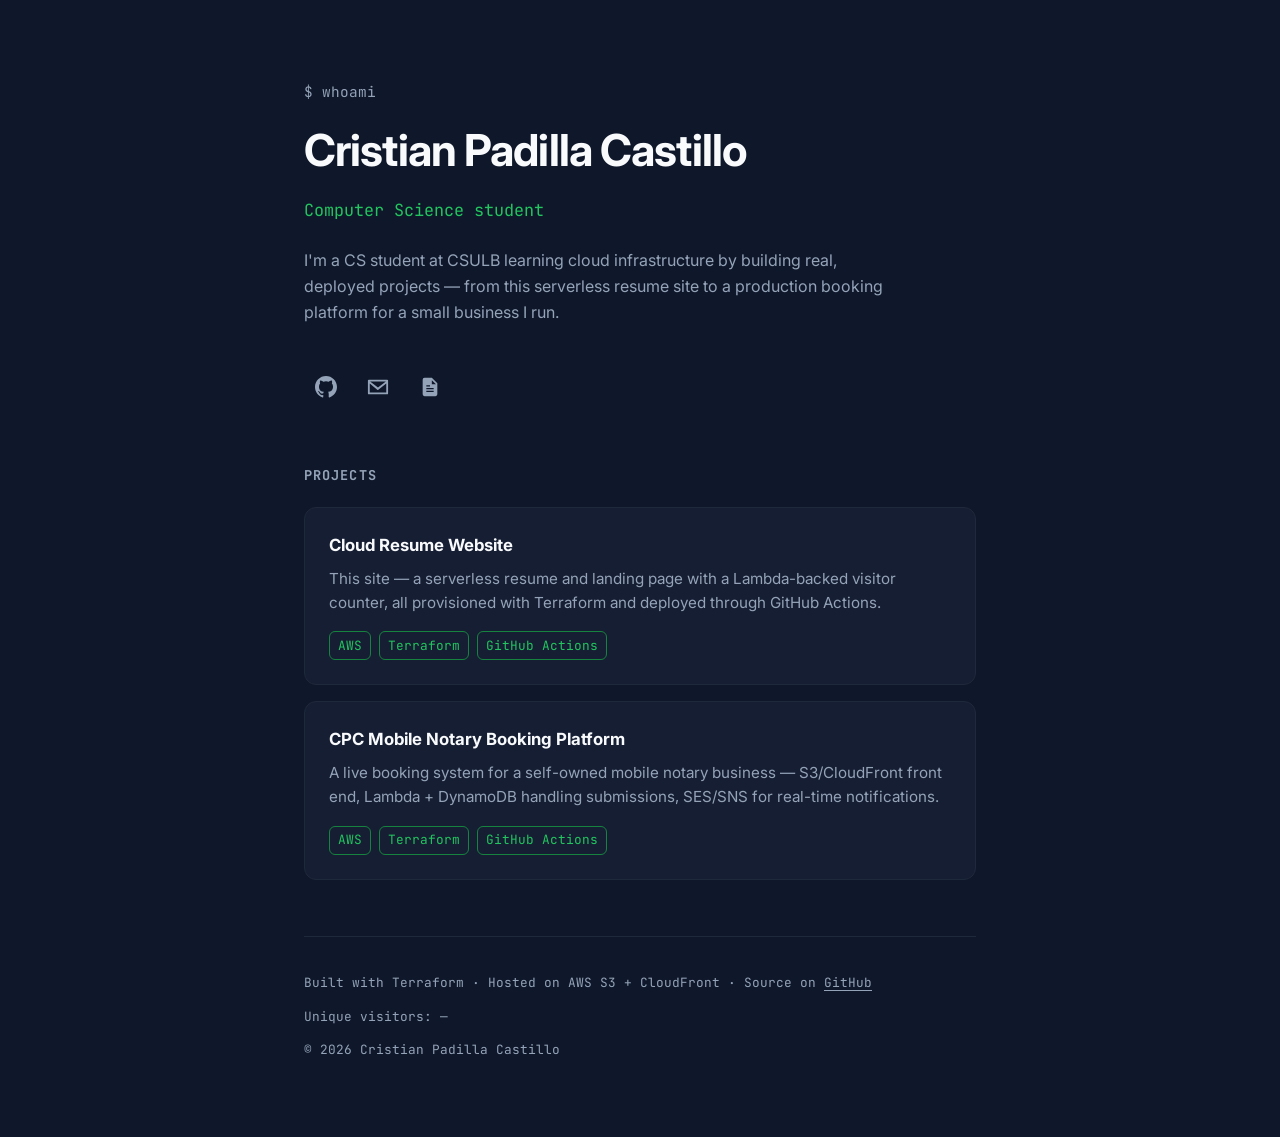
==== site/index.html @ abf92abb "add site content, lambda, infra" ====
<!DOCTYPE html>
<html lang="en">
<head>
  <meta charset="UTF-8">
  <meta name="viewport" content="width=device-width, initial-scale=1">
  <title>Cristian Padilla Castillo</title>
  <meta name="description" content="Cristian Padilla Castillo — Computer Science student. Cloud Resume Challenge and real-world project work.">
  <meta property="og:title" content="Cristian Padilla Castillo">
  <meta property="og:description" content="Computer Science student.">
  <meta property="og:type" content="website">
  <meta property="og:url" content="https://padillacastillo.com">
  <meta name="theme-color" content="#0f172a">
  <link rel="icon" type="image/svg+xml" href="favicon.svg">
  <link rel="preconnect" href="https://fonts.googleapis.com">
  <link rel="preconnect" href="https://fonts.gstatic.com" crossorigin>
  <link href="https://fonts.googleapis.com/css2?family=Inter:wght@400;500;600;700&family=JetBrains+Mono:wght@400;500;600&display=swap" rel="stylesheet">
  <link rel="stylesheet" href="css/style.css">
</head>
<body>
  <main class="wrap">
    <section>
      <p class="eyebrow">$ whoami</p>
      <h1>Cristian Padilla Castillo</h1>
      <p class="tagline">Computer Science student</p>
      <p class="bio">I'm a CS student at CSULB learning cloud infrastructure by building real, deployed projects — from this serverless resume site to a production booking platform for a small business I run.</p>
    </section>

    <nav class="socials" aria-label="Social links">
      <a href="https://github.com/padillacastillo" aria-label="GitHub" target="_blank" rel="noopener">
        <svg viewBox="0 0 24 24" aria-hidden="true"><path d="M12 0C5.37 0 0 5.37 0 12c0 5.3 3.44 9.8 8.21 11.39.6.11.82-.26.82-.58 0-.29-.01-1.04-.02-2.04-3.34.73-4.04-1.61-4.04-1.61-.55-1.39-1.34-1.76-1.34-1.76-1.09-.75.08-.73.08-.73 1.21.08 1.84 1.24 1.84 1.24 1.07 1.84 2.81 1.31 3.5 1 .11-.78.42-1.31.76-1.61-2.67-.3-5.47-1.33-5.47-5.93 0-1.31.47-2.38 1.24-3.22-.12-.3-.54-1.52.12-3.18 0 0 1.01-.32 3.3 1.23a11.5 11.5 0 0 1 6 0c2.29-1.55 3.3-1.23 3.3-1.23.66 1.66.24 2.88.12 3.18.77.84 1.23 1.91 1.23 3.22 0 4.61-2.8 5.63-5.48 5.92.43.37.81 1.1.81 2.22 0 1.6-.02 2.89-.02 3.29 0 .32.22.7.83.58C20.56 21.8 24 17.3 24 12c0-6.63-5.37-12-12-12z"/></svg>
      </a>
      <a href="contact/" aria-label="Contact">
        <svg viewBox="0 0 24 24" aria-hidden="true"><path d="M2 4h20a1 1 0 0 1 1 1v14a1 1 0 0 1-1 1H2a1 1 0 0 1-1-1V5a1 1 0 0 1 1-1zm1.4 2L12 12.5 20.6 6H3.4zM3 8.24V18h18V8.24l-8.65 6.74a1 1 0 0 1-1.2 0L3 8.24z"/></svg>
      </a>
      <a href="resume/" aria-label="Resume">
        <svg viewBox="0 0 24 24" aria-hidden="true"><path d="M14 2H6a2 2 0 0 0-2 2v16a2 2 0 0 0 2 2h12a2 2 0 0 0 2-2V8l-6-6zm0 2.5L18.5 9H14V4.5zM8 13h8v1.5H8V13zm0 3h8v1.5H8V16zm0-6h4v1.5H8V10z"/></svg>
      </a>
    </nav>

    <section>
      <h2>Projects</h2>
      <div class="projects">
        <a class="project-card" href="https://github.com/padillacastillo/padillacastillo" target="_blank" rel="noopener">
          <h3>Cloud Resume Website</h3>
          <p>This site — a serverless resume and landing page with a Lambda-backed visitor counter, all provisioned with Terraform and deployed through GitHub Actions.</p>
          <div class="tags"><span>AWS</span><span>Terraform</span><span>GitHub Actions</span></div>
        </a>
        <a class="project-card" href="https://cpcmobilenotary.com" target="_blank" rel="noopener">
          <h3>CPC Mobile Notary Booking Platform</h3>
          <p>A live booking system for a self-owned mobile notary business — S3/CloudFront front end, Lambda + DynamoDB handling submissions, SES/SNS for real-time notifications.</p>
          <div class="tags"><span>AWS</span><span>Terraform</span><span>GitHub Actions</span></div>
        </a>
      </div>
    </section>

    <footer>
      <p>Built with Terraform · Hosted on AWS S3 + CloudFront · Source on <a href="https://github.com/padillacastillo/padillacastillo" target="_blank" rel="noopener">GitHub</a></p>
      <p>Unique visitors: <span id="visitor-count">…</span></p>
      <p>&copy; 2026 Cristian Padilla Castillo</p>
    </footer>
  </main>
  <script src="js/visitor-counter.js"></script>
</body>
</html>
---- site/css/style.css ----
:root {
  --bg: #0f172a;
  --bg-raised: #161e33;
  --border: #1e293b;
  --text: #f8fafc;
  --text-muted: #94a3b8;
  --accent: #22c55e;
  --accent-dim: #16833f;
  --font-sans: "Inter", system-ui, -apple-system, sans-serif;
  --font-mono: "JetBrains Mono", ui-monospace, "SF Mono", Menlo, monospace;
  --container: 720px;
}

* {
  box-sizing: border-box;
}

html {
  color-scheme: dark;
}

body {
  margin: 0;
  background: var(--bg);
  color: var(--text);
  font-family: var(--font-sans);
  font-size: 16px;
  line-height: 1.6;
  -webkit-font-smoothing: antialiased;
}

a {
  color: inherit;
}

a:focus-visible,
button:focus-visible {
  outline: 2px solid var(--accent);
  outline-offset: 3px;
}

.wrap {
  max-width: var(--container);
  margin: 0 auto;
  padding: 5rem 1.5rem 4rem;
}

/* Hero */

.eyebrow {
  font-family: var(--font-mono);
  color: var(--text-muted);
  font-size: 0.9rem;
  margin: 0 0 0.75rem;
}

h1 {
  font-size: clamp(2rem, 5vw, 2.75rem);
  font-weight: 700;
  letter-spacing: -0.02em;
  margin: 0 0 0.75rem;
}

.tagline {
  font-family: var(--font-mono);
  color: var(--accent);
  font-size: clamp(0.95rem, 2vw, 1.05rem);
  margin: 0 0 1.5rem;
  max-width: 60ch;
}

.bio {
  color: var(--text-muted);
  max-width: 60ch;
  margin: 0 0 2.5rem;
}

/* Socials */

.socials {
  display: flex;
  gap: 0.5rem;
  margin: 0 0 3.5rem;
}

.socials a {
  display: inline-flex;
  align-items: center;
  justify-content: center;
  width: 44px;
  height: 44px;
  border-radius: 8px;
  color: var(--text-muted);
  text-decoration: none;
  cursor: pointer;
  transition: color 200ms ease, background-color 200ms ease;
}

.socials a:hover {
  color: var(--accent);
  background-color: var(--bg-raised);
}

.socials svg {
  width: 22px;
  height: 22px;
  fill: currentColor;
}

/* Projects */

h2 {
  font-size: 0.85rem;
  font-family: var(--font-mono);
  text-transform: uppercase;
  letter-spacing: 0.08em;
  color: var(--text-muted);
  margin: 0 0 1.25rem;
}

.projects {
  display: grid;
  gap: 1rem;
  margin: 0 0 3.5rem;
}

.project-card {
  display: block;
  padding: 1.5rem;
  border: 1px solid var(--border);
  border-radius: 12px;
  background: var(--bg-raised);
  text-decoration: none;
  color: var(--text);
  cursor: pointer;
  transition: border-color 200ms ease;
}

.project-card:hover {
  border-color: var(--accent-dim);
}

.project-card h3 {
  margin: 0 0 0.5rem;
  font-size: 1.05rem;
}

.project-card p {
  margin: 0 0 1rem;
  color: var(--text-muted);
  font-size: 0.95rem;
}

.tags {
  display: flex;
  flex-wrap: wrap;
  gap: 0.5rem;
  font-family: var(--font-mono);
  font-size: 0.8rem;
  color: var(--accent);
}

.tags span {
  padding: 0.2rem 0.5rem;
  border: 1px solid var(--accent-dim);
  border-radius: 6px;
}

/* Footer */

footer {
  font-family: var(--font-mono);
  font-size: 0.8rem;
  color: var(--text-muted);
  border-top: 1px solid var(--border);
  padding-top: 1.5rem;
}

footer a {
  color: var(--text-muted);
  text-decoration: underline;
  text-underline-offset: 3px;
}

footer a:hover {
  color: var(--accent);
}

/* Resume page */

.back-link {
  display: inline-block;
  font-family: var(--font-mono);
  font-size: 0.9rem;
  color: var(--text-muted);
  text-decoration: none;
  margin-bottom: 2rem;
  cursor: pointer;
  transition: color 200ms ease;
}

.back-link:hover {
  color: var(--accent);
}

.resume-header {
  display: flex;
  flex-wrap: wrap;
  align-items: baseline;
  justify-content: space-between;
  gap: 1rem;
  border-bottom: 1px solid var(--border);
  padding-bottom: 1.5rem;
  margin-bottom: 2.5rem;
}

.resume-contact {
  font-family: var(--font-mono);
  font-size: 0.9rem;
  color: var(--text-muted);
  display: flex;
  flex-wrap: wrap;
  gap: 0.4rem 1rem;
  margin-top: 0.5rem;
}

.resume-contact a {
  text-decoration: none;
  cursor: pointer;
}

.resume-contact a:hover {
  color: var(--accent);
}

.resume-section {
  margin-bottom: 2.5rem;
}

.entry {
  margin-bottom: 1.5rem;
}

.entry:last-child {
  margin-bottom: 0;
}

.entry-header {
  display: flex;
  flex-wrap: wrap;
  justify-content: space-between;
  gap: 0.5rem 1rem;
  margin-bottom: 0.25rem;
}

.entry-title {
  font-weight: 600;
  margin: 0;
}

.entry-meta {
  font-family: var(--font-mono);
  font-size: 0.8rem;
  color: var(--text-muted);
  white-space: nowrap;
}

.entry-sub {
  color: var(--text-muted);
  font-size: 0.9rem;
  font-style: italic;
  margin: 0 0 0.5rem;
}

.entry ul {
  margin: 0.5rem 0 0;
  padding-left: 1.25rem;
  color: var(--text-muted);
}

.entry li {
  margin-bottom: 0.35rem;
}

.entry li:last-child {
  margin-bottom: 0;
}

/* Contact form */

.contact-form {
  margin-top: 2.5rem;
  display: flex;
  flex-direction: column;
  gap: 1.25rem;
  max-width: 480px;
}

.field label {
  display: block;
  font-family: var(--font-mono);
  font-size: 0.8rem;
  color: var(--text-muted);
  margin-bottom: 0.4rem;
}

.field input,
.field textarea {
  width: 100%;
  padding: 0.65rem 0.8rem;
  background: var(--bg-raised);
  border: 1px solid var(--border);
  border-radius: 8px;
  color: var(--text);
  font-family: var(--font-sans);
  font-size: 1rem;
  resize: vertical;
}

.field input:focus,
.field textarea:focus {
  outline: 2px solid var(--accent);
  outline-offset: 1px;
}

/* Honeypot: off-screen and out of tab order, not display:none, since some bots skip
   fields hidden that way but still fill in anything positioned off-canvas. */
.field-trap {
  position: absolute;
  left: -9999px;
  top: -9999px;
}

.submit-btn {
  align-self: flex-start;
  padding: 0.7rem 1.4rem;
  border: none;
  border-radius: 8px;
  background: var(--accent);
  color: #06280f;
  font-weight: 600;
  font-size: 0.95rem;
  cursor: pointer;
  transition: background-color 200ms ease;
}

.submit-btn:hover:not(:disabled) {
  background-color: #4ade80;
}

.submit-btn:disabled {
  cursor: not-allowed;
  opacity: 0.7;
}

.form-status {
  font-size: 0.9rem;
  min-height: 1.2em;
  margin: 0;
}

.form-status-success {
  color: var(--accent);
}

.form-status-error {
  color: #f87171;
}

/* Responsive */

@media (max-width: 480px) {
  .wrap {
    padding: 3rem 1.25rem 3rem;
  }

  .resume-header {
    flex-direction: column;
  }

  .entry-header {
    flex-direction: column;
  }
}

@media (prefers-reduced-motion: reduce) {
  * {
    transition: none !important;
  }
}
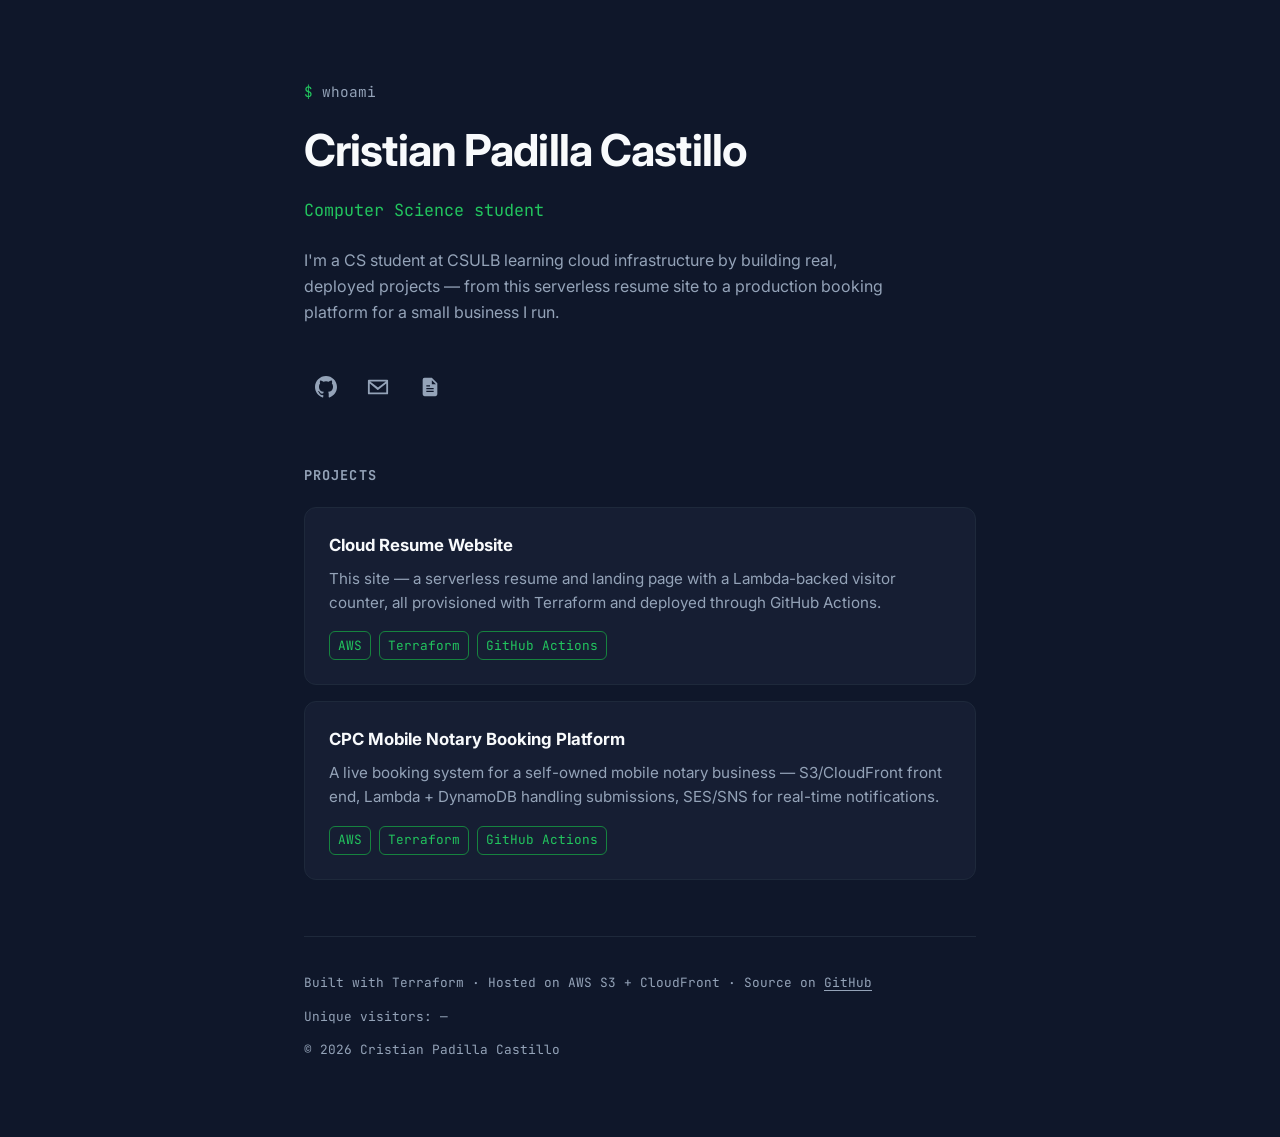
==== commit 8755ef5b: "update site" ====
--- a/site/index.html
+++ b/site/index.html
@@ -19,7 +19,7 @@
 <body>
   <main class="wrap">
     <section>
-      <p class="eyebrow">$ whoami</p>
+      <p class="eyebrow"><span class="prompt">$</span> whoami</p>
       <h1>Cristian Padilla Castillo</h1>
       <p class="tagline">Computer Science student</p>
       <p class="bio">I'm a CS student at CSULB learning cloud infrastructure by building real, deployed projects — from this serverless resume site to a production booking platform for a small business I run.</p>
--- a/site/css/style.css
+++ b/site/css/style.css
@@ -54,6 +54,10 @@
   margin: 0 0 0.75rem;
 }
 
+.prompt {
+  color: var(--accent);
+}
+
 h1 {
   font-size: clamp(2rem, 5vw, 2.75rem);
   font-weight: 700;
@@ -224,13 +228,23 @@
   margin-top: 0.5rem;
 }
 
-.resume-contact a {
+.contact-btn {
+  display: inline-flex;
+  align-items: center;
+  gap: 0.4rem;
+  padding: 0.55rem 1.1rem;
+  border-radius: 8px;
+  background: var(--accent);
+  color: #06280f;
+  font-weight: 600;
   text-decoration: none;
   cursor: pointer;
-}
-
-.resume-contact a:hover {
-  color: var(--accent);
+  transition: background-color 200ms ease, transform 200ms ease;
+}
+
+.contact-btn:hover {
+  background-color: #4ade80;
+  transform: translateY(-1px);
 }
 
 .resume-section {
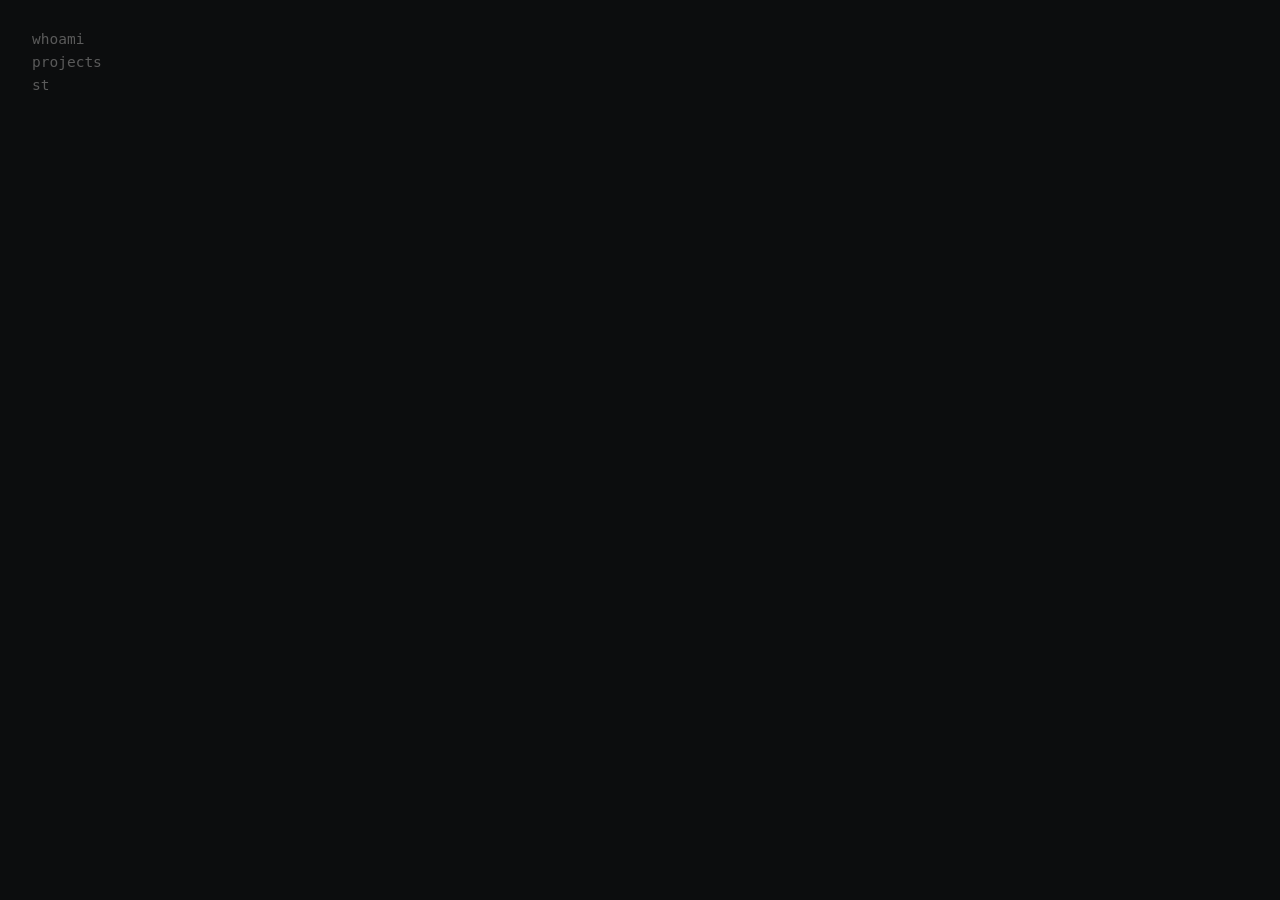
==== commit e65835e0: "update style" ====
--- a/site/index.html
+++ b/site/index.html
@@ -1,64 +1,466 @@
 <!DOCTYPE html>
 <html lang="en">
 <head>
-  <meta charset="UTF-8">
-  <meta name="viewport" content="width=device-width, initial-scale=1">
-  <title>Cristian Padilla Castillo</title>
-  <meta name="description" content="Cristian Padilla Castillo — Computer Science student. Cloud Resume Challenge and real-world project work.">
-  <meta property="og:title" content="Cristian Padilla Castillo">
-  <meta property="og:description" content="Computer Science student.">
-  <meta property="og:type" content="website">
-  <meta property="og:url" content="https://padillacastillo.com">
-  <meta name="theme-color" content="#0f172a">
-  <link rel="icon" type="image/svg+xml" href="favicon.svg">
-  <link rel="preconnect" href="https://fonts.googleapis.com">
-  <link rel="preconnect" href="https://fonts.gstatic.com" crossorigin>
-  <link href="https://fonts.googleapis.com/css2?family=Inter:wght@400;500;600;700&family=JetBrains+Mono:wght@400;500;600&display=swap" rel="stylesheet">
-  <link rel="stylesheet" href="css/style.css">
+<meta charset="UTF-8">
+<meta name="viewport" content="width=device-width, initial-scale=1">
+<title>guest@padillacastillo:~$</title>
+<meta name="description" content="Cristian Padilla Castillo — Computer Science student. Cloud infrastructure and automation.">
+<link rel="icon" type="image/svg+xml" href="favicon.svg">
+<style>
+  @font-face {
+    font-family: 'IBM Plex Mono';
+    src: local('IBM Plex Mono');
+  }
+
+  :root {
+    --bg: #0c0d0e;
+    --fg: #e6e6e6;
+    --muted: #8a8a8a;
+    --faint: #5a5a5a;
+    --accent: #8ab4f8;
+    --error: #c97b7b;
+    --term-user: #5fd75f;
+    --term-path: #6cb6ff;
+  }
+
+  * { box-sizing: border-box; }
+
+  html, body {
+    margin: 0;
+    height: 100%;
+    background: var(--bg);
+    font-family: 'IBM Plex Mono', 'JetBrains Mono', Consolas, monospace;
+    overflow: hidden;
+  }
+
+  #screen {
+    height: 100%;
+    padding: 28px 32px;
+    color: var(--fg);
+    font-size: 14.5px;
+    line-height: 1.6;
+    overflow-y: auto;
+  }
+
+  #screen::-webkit-scrollbar { width: 0; }
+
+  .boot {
+    color: var(--faint);
+    white-space: pre-wrap;
+  }
+
+  .prompt-line {
+    display: flex;
+    align-items: center;
+    flex-wrap: wrap;
+  }
+
+  .prompt {
+    color: var(--accent);
+    white-space: nowrap;
+    font-weight: 600;
+    margin-right: 8px;
+  }
+
+  .p-user { color: var(--term-user); }
+  .p-sep, .p-dollar { color: var(--fg); }
+  .p-path { color: var(--term-path); }
+
+  .history-cmd {
+    color: var(--fg);
+  }
+
+  .output {
+    margin: 4px 0 16px 0;
+    white-space: pre-wrap;
+  }
+
+  .output a {
+    color: var(--accent);
+    text-decoration: underline;
+    text-decoration-color: var(--faint);
+  }
+
+  .output a:hover {
+    text-decoration-color: var(--accent);
+  }
+
+  .label { color: var(--muted); }
+  .dim { color: var(--error); }
+
+  #input-line {
+    display: flex;
+    gap: 8px;
+    align-items: center;
+  }
+
+  #cmd-input {
+    flex: 1;
+    background: transparent;
+    border: none;
+    outline: none;
+    color: var(--fg);
+    font-family: inherit;
+    font-size: 14.5px;
+    caret-color: transparent;
+  }
+
+  .cursor {
+    display: inline-block;
+    width: 8px;
+    height: 16px;
+    background: var(--accent);
+    vertical-align: text-bottom;
+  }
+
+  .cursor.blinking {
+    animation: blink 1s step-start infinite;
+  }
+
+  @keyframes blink {
+    50% { opacity: 0; }
+  }
+
+  @keyframes fadeIn {
+    from { opacity: 0; } to { opacity: 1; }
+  }
+
+  @keyframes screenFlicker {
+    0%   { opacity: 0; }
+    4%   { opacity: 1; }
+    6%   { opacity: 0.2; }
+    9%   { opacity: 1; }
+    12%  { opacity: 0.4; }
+    16%  { opacity: 1; }
+    35%  { opacity: 0.7; }
+    40%  { opacity: 1; }
+    100% { opacity: 1; }
+  }
+
+  #screen.boot-in {
+    animation: screenFlicker 1s ease-out;
+  }
+
+  #live-line {
+    opacity: 0;
+    transition: opacity 0.4s ease;
+  }
+
+  #live-line.visible {
+    opacity: 1;
+  }
+
+  .table-row {
+    display: grid;
+    grid-template-columns: 110px 1fr;
+    gap: 4px 12px;
+  }
+
+  @media (max-width: 560px) {
+    #screen { padding: 18px 16px; font-size: 13px; }
+    .table-row { grid-template-columns: 90px 1fr; }
+  }
+</style>
 </head>
 <body>
-  <main class="wrap">
-    <section>
-      <p class="eyebrow"><span class="prompt">$</span> whoami</p>
-      <h1>Cristian Padilla Castillo</h1>
-      <p class="tagline">Computer Science student</p>
-      <p class="bio">I'm a CS student at CSULB learning cloud infrastructure by building real, deployed projects — from this serverless resume site to a production booking platform for a small business I run.</p>
-    </section>
-
-    <nav class="socials" aria-label="Social links">
-      <a href="https://github.com/padillacastillo" aria-label="GitHub" target="_blank" rel="noopener">
-        <svg viewBox="0 0 24 24" aria-hidden="true"><path d="M12 0C5.37 0 0 5.37 0 12c0 5.3 3.44 9.8 8.21 11.39.6.11.82-.26.82-.58 0-.29-.01-1.04-.02-2.04-3.34.73-4.04-1.61-4.04-1.61-.55-1.39-1.34-1.76-1.34-1.76-1.09-.75.08-.73.08-.73 1.21.08 1.84 1.24 1.84 1.24 1.07 1.84 2.81 1.31 3.5 1 .11-.78.42-1.31.76-1.61-2.67-.3-5.47-1.33-5.47-5.93 0-1.31.47-2.38 1.24-3.22-.12-.3-.54-1.52.12-3.18 0 0 1.01-.32 3.3 1.23a11.5 11.5 0 0 1 6 0c2.29-1.55 3.3-1.23 3.3-1.23.66 1.66.24 2.88.12 3.18.77.84 1.23 1.91 1.23 3.22 0 4.61-2.8 5.63-5.48 5.92.43.37.81 1.1.81 2.22 0 1.6-.02 2.89-.02 3.29 0 .32.22.7.83.58C20.56 21.8 24 17.3 24 12c0-6.63-5.37-12-12-12z"/></svg>
-      </a>
-      <a href="contact/" aria-label="Contact">
-        <svg viewBox="0 0 24 24" aria-hidden="true"><path d="M2 4h20a1 1 0 0 1 1 1v14a1 1 0 0 1-1 1H2a1 1 0 0 1-1-1V5a1 1 0 0 1 1-1zm1.4 2L12 12.5 20.6 6H3.4zM3 8.24V18h18V8.24l-8.65 6.74a1 1 0 0 1-1.2 0L3 8.24z"/></svg>
-      </a>
-      <a href="resume/" aria-label="Resume">
-        <svg viewBox="0 0 24 24" aria-hidden="true"><path d="M14 2H6a2 2 0 0 0-2 2v16a2 2 0 0 0 2 2h12a2 2 0 0 0 2-2V8l-6-6zm0 2.5L18.5 9H14V4.5zM8 13h8v1.5H8V13zm0 3h8v1.5H8V16zm0-6h4v1.5H8V10z"/></svg>
-      </a>
-    </nav>
-
-    <section>
-      <h2>Projects</h2>
-      <div class="projects">
-        <a class="project-card" href="https://github.com/padillacastillo/padillacastillo" target="_blank" rel="noopener">
-          <h3>Cloud Resume Website</h3>
-          <p>This site — a serverless resume and landing page with a Lambda-backed visitor counter, all provisioned with Terraform and deployed through GitHub Actions.</p>
-          <div class="tags"><span>AWS</span><span>Terraform</span><span>GitHub Actions</span></div>
-        </a>
-        <a class="project-card" href="https://cpcmobilenotary.com" target="_blank" rel="noopener">
-          <h3>CPC Mobile Notary Booking Platform</h3>
-          <p>A live booking system for a self-owned mobile notary business — S3/CloudFront front end, Lambda + DynamoDB handling submissions, SES/SNS for real-time notifications.</p>
-          <div class="tags"><span>AWS</span><span>Terraform</span><span>GitHub Actions</span></div>
-        </a>
-      </div>
-    </section>
-
-    <footer>
-      <p>Built with Terraform · Hosted on AWS S3 + CloudFront · Source on <a href="https://github.com/padillacastillo/padillacastillo" target="_blank" rel="noopener">GitHub</a></p>
-      <p>Unique visitors: <span id="visitor-count">…</span></p>
-      <p>&copy; 2026 Cristian Padilla Castillo</p>
-    </footer>
-  </main>
-  <script src="js/visitor-counter.js"></script>
+<div id="screen" tabindex="0">
+  <div class="boot" id="boot"></div>
+  <div id="history"></div>
+  <div class="prompt-line" id="live-line">
+    <span class="prompt" id="live-prompt"></span>
+    <span id="typed-text"></span><span class="cursor blinking" id="cursor"></span>
+  </div>
+</div>
+
+<script>
+const screen = document.getElementById('screen');
+const history = document.getElementById('history');
+const typedText = document.getElementById('typed-text');
+const boot = document.getElementById('boot');
+const liveLine = document.getElementById('live-line');
+const cursorEl = document.getElementById('cursor');
+
+let blinkTimer = null;
+function holdCursorSolid() {
+  cursorEl.classList.remove('blinking');
+  clearTimeout(blinkTimer);
+  blinkTimer = setTimeout(() => cursorEl.classList.add('blinking'), 1000);
+}
+
+const PROMPT_HTML = `<span class="p-user">guest@padillacastillo</span><span class="p-sep">:</span><span class="p-path">~</span><span class="p-dollar">$</span>`;
+
+const motd =
+`whoami
+projects
+stack
+stats
+contact
+clear
+`;
+
+const commands = {
+  help: () =>
+`whoami
+projects
+stack
+stats
+contact
+clear`,
+
+  whoami: () =>
+`Cristian Padilla Castillo — CS student, expected 2027.
+I build systems around cloud infrastructure and automation —
+tools that remove a step someone used to do by hand.
+Based in Los Angeles.`,
+
+  projects: () =>
+`<div class="table-row"><span class="label">01</span><span>This site — S3 + CloudFront + API Gateway + Lambda
+   + DynamoDB, deployed via GitHub Actions/OIDC.
+   <a href="https://github.com/padillacastillo/padillacastillo" target="_blank" rel="noopener">view repo →</a></span></div>
+
+<div class="table-row"><span class="label">02</span><span>CPC Mobile Notary fee calculator — planned: a booking
+   and fee-calculator tool for a mobile notary business I run.</span></div>`,
+
+  stack: () =>
+`AWS: S3 · CloudFront · API Gateway · Lambda · DynamoDB · SES · Route 53
+IaC: Terraform · GitHub Actions (OIDC)
+Languages: Python · JavaScript
+Currently studying: AWS SAA-C03`,
+
+  stats: () => {
+    fetchVisitorCount();
+    return `checking visitor count…`;
+  },
+
+  clear: () => null,
+
+  contact: () => {
+    mode = 'name';
+    updatePrompt();
+    return `sure — what's your name?`;
+  },
+
+  sudo: () => `nice try. permission denied.`,
+};
+
+let inputBuffer = "";
+let cmdHistory = [];
+let histIndex = -1;
+let mode = null; // null | 'name' | 'email' | 'message'
+let contactData = {};
+const CONTACT_API_URL = "https://rc8s3wfo3i.execute-api.us-east-1.amazonaws.com/contact";
+const VISITOR_COUNTER_API_URL = "https://8tg1s8r8f0.execute-api.us-east-1.amazonaws.com/count";
+
+const livePrompt = document.getElementById('live-prompt');
+
+function updatePrompt() {
+  if (mode === 'name') {
+    livePrompt.textContent = "your name >";
+  } else if (mode === 'email') {
+    livePrompt.textContent = "your email >";
+  } else if (mode === 'message') {
+    livePrompt.textContent = "your message >";
+  } else {
+    livePrompt.innerHTML = PROMPT_HTML;
+  }
+}
+
+function printLine(cmdText, outputHTML, promptLabel) {
+  const promptInner = promptLabel || PROMPT_HTML;
+  const cmdDiv = document.createElement('div');
+  cmdDiv.className = 'prompt-line';
+  cmdDiv.innerHTML = `<span class="prompt">${promptInner}</span><span class="history-cmd">${escapeHtml(cmdText)}</span>`;
+  history.appendChild(cmdDiv);
+
+  if (outputHTML !== null && outputHTML !== undefined) {
+    const outDiv = document.createElement('div');
+    outDiv.className = 'output';
+    outDiv.innerHTML = outputHTML;
+    history.appendChild(outDiv);
+  }
+}
+
+function printOutput(html) {
+  const outDiv = document.createElement('div');
+  outDiv.className = 'output';
+  outDiv.innerHTML = html;
+  history.appendChild(outDiv);
+  screen.scrollTop = screen.scrollHeight;
+}
+
+async function sendContactMessage(data) {
+  try {
+    const response = await fetch(CONTACT_API_URL, {
+      method: "POST",
+      headers: { "Content-Type": "application/json" },
+      body: JSON.stringify({ name: data.name, email: data.email, message: data.message, company: "" }),
+    });
+    if (!response.ok) throw new Error("request failed");
+    printOutput(`message sent — thanks, I'll get back to you.`);
+  } catch (err) {
+    printOutput(`<span class="dim">something went wrong sending that — try again, or reach out on GitHub.</span>`);
+  }
+}
+
+async function fetchVisitorCount() {
+  try {
+    const response = await fetch(VISITOR_COUNTER_API_URL);
+    if (!response.ok) throw new Error("request failed");
+    const data = await response.json();
+    printOutput(`${data.count} unique visitors so far.`);
+  } catch (err) {
+    printOutput(`<span class="dim">couldn't reach the counter — try again later.</span>`);
+  }
+}
+
+function escapeHtml(str) {
+  return str.replace(/&/g,'&amp;').replace(/</g,'&lt;').replace(/>/g,'&gt;');
+}
+
+function isValidEmail(str) {
+  return /^[^\s@]+@[^\s@]+\.[^\s@]+$/.test(str);
+}
+
+function runCommand(raw) {
+  const cmd = raw.trim();
+  if (cmd === "") return;
+
+  if (cmd === "clear") {
+    history.innerHTML = "";
+    return;
+  }
+
+  const fn = commands[cmd.toLowerCase()];
+  if (fn) {
+    printLine(cmd, fn());
+  } else {
+    printLine(cmd, `<span class="dim">command not found: ${escapeHtml(cmd)} — type 'help'</span>`);
+  }
+  screen.scrollTop = screen.scrollHeight;
+}
+
+function handleEnter(raw) {
+  if (mode === 'name') {
+    const val = raw.trim();
+    if (val === "") {
+      printLine(raw, `<span class="dim">name can't be empty — try again</span>`, "your name >");
+      screen.scrollTop = screen.scrollHeight;
+      return;
+    }
+    contactData.name = val;
+    printLine(raw, `got it — what's your email, so I can reply?`, "your name >");
+    mode = 'email';
+    updatePrompt();
+    screen.scrollTop = screen.scrollHeight;
+    return;
+  }
+
+  if (mode === 'email') {
+    const val = raw.trim();
+    if (!isValidEmail(val)) {
+      printLine(raw, `<span class="dim">that doesn't look like a valid email — try again</span>`, "your email >");
+      screen.scrollTop = screen.scrollHeight;
+      return;
+    }
+    contactData.email = val;
+    printLine(raw, `got it — what's your message?`, "your email >");
+    mode = 'message';
+    updatePrompt();
+    screen.scrollTop = screen.scrollHeight;
+    return;
+  }
+
+  if (mode === 'message') {
+    const val = raw.trim();
+    if (val === "") {
+      printLine(raw, `<span class="dim">message can't be empty — try again</span>`, "your message >");
+      screen.scrollTop = screen.scrollHeight;
+      return;
+    }
+    contactData.message = val;
+    printLine(raw, `sending…`, "your message >");
+    const toSend = contactData;
+    mode = null;
+    contactData = {};
+    updatePrompt();
+    screen.scrollTop = screen.scrollHeight;
+    sendContactMessage(toSend);
+    return;
+  }
+
+  runCommand(raw);
+}
+
+document.addEventListener('keydown', (e) => {
+  if (e.metaKey || e.ctrlKey || e.altKey) return;
+
+  holdCursorSolid();
+
+  if (e.key === 'Enter') {
+    const wasCommandMode = (mode === null);
+    handleEnter(inputBuffer);
+    if (wasCommandMode && inputBuffer.trim() !== "") {
+      cmdHistory.push(inputBuffer);
+      histIndex = cmdHistory.length;
+    }
+    inputBuffer = "";
+    typedText.textContent = "";
+  } else if (e.key === 'Backspace') {
+    inputBuffer = inputBuffer.slice(0, -1);
+    typedText.textContent = inputBuffer;
+  } else if (e.key === 'ArrowUp') {
+    if (histIndex > 0) {
+      histIndex--;
+      inputBuffer = cmdHistory[histIndex] || "";
+      typedText.textContent = inputBuffer;
+    }
+    e.preventDefault();
+  } else if (e.key === 'ArrowDown') {
+    if (histIndex < cmdHistory.length) {
+      histIndex++;
+      inputBuffer = cmdHistory[histIndex] || "";
+      typedText.textContent = inputBuffer;
+    }
+    e.preventDefault();
+  } else if (e.key.length === 1) {
+    inputBuffer += e.key;
+    typedText.textContent = inputBuffer;
+  }
+  screen.scrollTop = screen.scrollHeight;
+});
+
+// animated boot sequence
+function typeInto(el, str, speed, done) {
+  let idx = 0;
+  (function step() {
+    if (idx <= str.length) {
+      el.textContent = str.slice(0, idx);
+      idx += 1;
+      setTimeout(step, speed);
+    } else if (done) setTimeout(done, 400);
+  })();
+}
+
+function revealPrompt() {
+  livePrompt.innerHTML = PROMPT_HTML;
+  liveLine.classList.add('visible');
+  screen.scrollTop = screen.scrollHeight;
+  screen.focus();
+
+  if (location.hash === '#contact') {
+    window.history.replaceState(null, '', location.pathname + location.search);
+    runCommand('contact');
+  }
+}
+
+function runBootSequence() {
+  screen.classList.add('boot-in');
+  setTimeout(() => typeInto(boot, motd, 35, revealPrompt), 650);
+}
+
+runBootSequence();
+
+screen.addEventListener('click', () => screen.focus());
+</script>
 </body>
 </html>
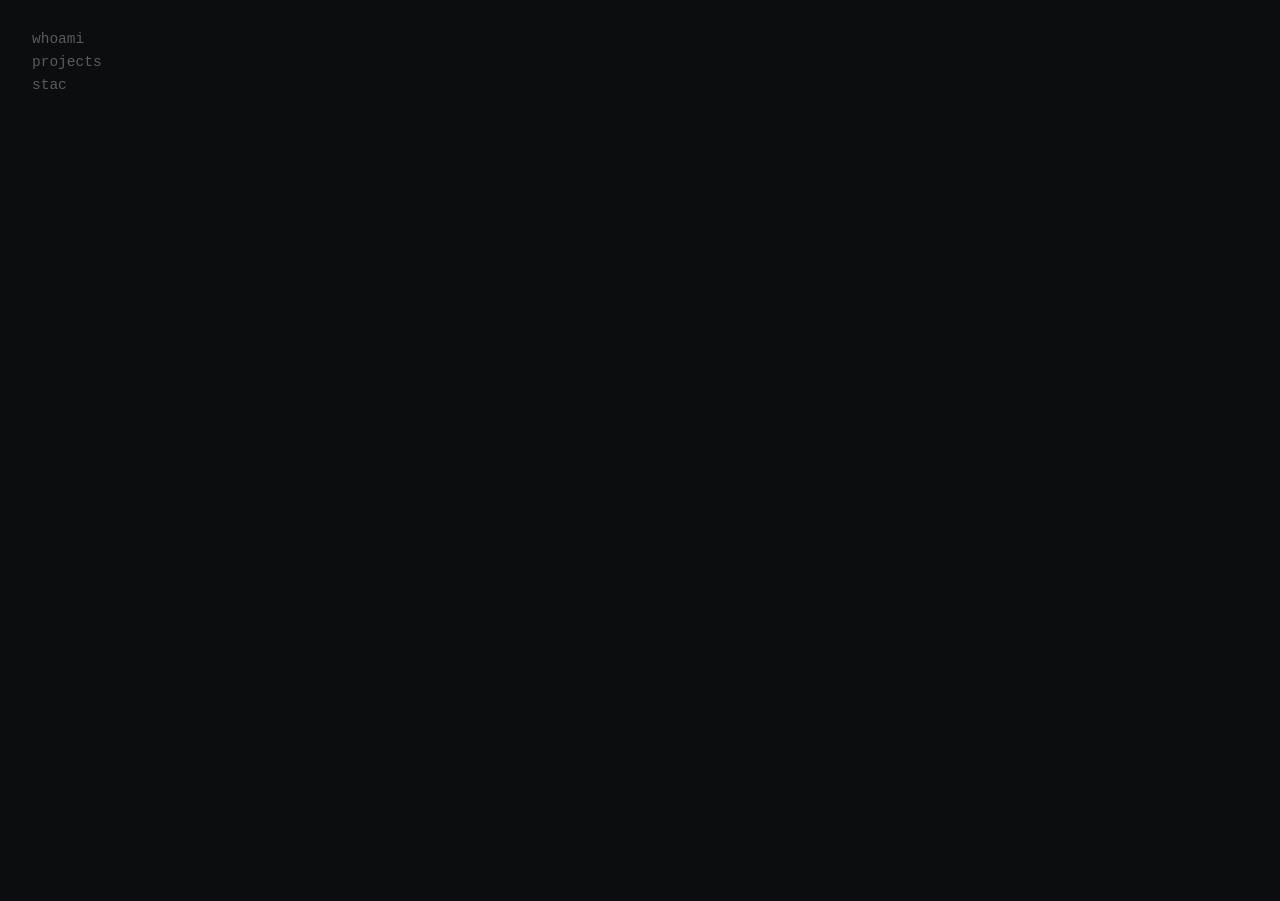
==== commit bf7201ea: "clean up html" ====
--- a/site/index.html
+++ b/site/index.html
@@ -49,82 +49,6 @@
     white-space: pre-wrap;
   }
 
-  .prompt-line {
-    display: flex;
-    align-items: center;
-    flex-wrap: wrap;
-  }
-
-  .prompt {
-    color: var(--accent);
-    white-space: nowrap;
-    font-weight: 600;
-    margin-right: 8px;
-  }
-
-  .p-user { color: var(--term-user); }
-  .p-sep, .p-dollar { color: var(--fg); }
-  .p-path { color: var(--term-path); }
-
-  .history-cmd {
-    color: var(--fg);
-  }
-
-  .output {
-    margin: 4px 0 16px 0;
-    white-space: pre-wrap;
-  }
-
-  .output a {
-    color: var(--accent);
-    text-decoration: underline;
-    text-decoration-color: var(--faint);
-  }
-
-  .output a:hover {
-    text-decoration-color: var(--accent);
-  }
-
-  .label { color: var(--muted); }
-  .dim { color: var(--error); }
-
-  #input-line {
-    display: flex;
-    gap: 8px;
-    align-items: center;
-  }
-
-  #cmd-input {
-    flex: 1;
-    background: transparent;
-    border: none;
-    outline: none;
-    color: var(--fg);
-    font-family: inherit;
-    font-size: 14.5px;
-    caret-color: transparent;
-  }
-
-  .cursor {
-    display: inline-block;
-    width: 8px;
-    height: 16px;
-    background: var(--accent);
-    vertical-align: text-bottom;
-  }
-
-  .cursor.blinking {
-    animation: blink 1s step-start infinite;
-  }
-
-  @keyframes blink {
-    50% { opacity: 0; }
-  }
-
-  @keyframes fadeIn {
-    from { opacity: 0; } to { opacity: 1; }
-  }
-
   @keyframes screenFlicker {
     0%   { opacity: 0; }
     4%   { opacity: 1; }
@@ -141,6 +65,45 @@
     animation: screenFlicker 1s ease-out;
   }
 
+  .prompt-line {
+    display: flex;
+    align-items: center;
+    flex-wrap: wrap;
+  }
+
+  .prompt {
+    color: var(--accent);
+    white-space: nowrap;
+    font-weight: 600;
+    margin-right: 8px;
+  }
+
+  .p-user { color: var(--term-user); }
+  .p-sep, .p-dollar { color: var(--fg); }
+  .p-path { color: var(--term-path); }
+
+  .history-cmd {
+    color: var(--fg);
+  }
+
+  .output {
+    margin: 4px 0 16px 0;
+    white-space: pre-wrap;
+  }
+
+  .output a {
+    color: var(--accent);
+    text-decoration: underline;
+    text-decoration-color: var(--faint);
+  }
+
+  .output a:hover {
+    text-decoration-color: var(--accent);
+  }
+
+  .label { color: var(--muted); }
+  .dim { color: var(--error); }
+
   #live-line {
     opacity: 0;
     transition: opacity 0.4s ease;
@@ -148,6 +111,36 @@
 
   #live-line.visible {
     opacity: 1;
+  }
+
+  .cursor {
+    display: inline-block;
+    width: 8px;
+    height: 16px;
+    background: var(--accent);
+    vertical-align: text-bottom;
+  }
+
+  .cursor.blinking {
+    animation: blink 1s step-start infinite;
+  }
+
+  @keyframes blink {
+    50% { opacity: 0; }
+  }
+
+  .hidden-input {
+    position: absolute;
+    width: 1px;
+    height: 1px;
+    padding: 0;
+    border: none;
+    outline: none;
+    background: transparent;
+    color: transparent;
+    caret-color: transparent;
+    font-size: 16px; /* stops iOS Safari from auto-zooming on focus */
+    opacity: 0;
   }
 
   .table-row {
@@ -171,6 +164,7 @@
     <span id="typed-text"></span><span class="cursor blinking" id="cursor"></span>
   </div>
 </div>
+<input id="hidden-input" class="hidden-input" type="text" autocomplete="off" autocorrect="off" autocapitalize="off" spellcheck="false" inputmode="text">
 
 <script>
 const screen = document.getElementById('screen');
@@ -179,13 +173,8 @@
 const boot = document.getElementById('boot');
 const liveLine = document.getElementById('live-line');
 const cursorEl = document.getElementById('cursor');
-
-let blinkTimer = null;
-function holdCursorSolid() {
-  cursorEl.classList.remove('blinking');
-  clearTimeout(blinkTimer);
-  blinkTimer = setTimeout(() => cursorEl.classList.add('blinking'), 1000);
-}
+const hiddenInput = document.getElementById('hidden-input');
+const livePrompt = document.getElementById('live-prompt');
 
 const PROMPT_HTML = `<span class="p-user">guest@padillacastillo</span><span class="p-sep">:</span><span class="p-path">~</span><span class="p-dollar">$</span>`;
 
@@ -243,15 +232,33 @@
   sudo: () => `nice try. permission denied.`,
 };
 
+const CONTACT_API_URL = "https://rc8s3wfo3i.execute-api.us-east-1.amazonaws.com/contact";
+const VISITOR_COUNTER_API_URL = "https://8tg1s8r8f0.execute-api.us-east-1.amazonaws.com/count";
+
 let inputBuffer = "";
 let cmdHistory = [];
 let histIndex = -1;
 let mode = null; // null | 'name' | 'email' | 'message'
 let contactData = {};
-const CONTACT_API_URL = "https://rc8s3wfo3i.execute-api.us-east-1.amazonaws.com/contact";
-const VISITOR_COUNTER_API_URL = "https://8tg1s8r8f0.execute-api.us-east-1.amazonaws.com/count";
-
-const livePrompt = document.getElementById('live-prompt');
+let blinkTimer = null;
+
+function escapeHtml(str) {
+  return str.replace(/&/g,'&amp;').replace(/</g,'&lt;').replace(/>/g,'&gt;');
+}
+
+function isValidEmail(str) {
+  return /^[^\s@]+@[^\s@]+\.[^\s@]+$/.test(str);
+}
+
+function scrollToBottom() {
+  screen.scrollTop = screen.scrollHeight;
+}
+
+function holdCursorSolid() {
+  cursorEl.classList.remove('blinking');
+  clearTimeout(blinkTimer);
+  blinkTimer = setTimeout(() => cursorEl.classList.add('blinking'), 1000);
+}
 
 function updatePrompt() {
   if (mode === 'name') {
@@ -265,6 +272,14 @@
   }
 }
 
+function printOutput(html) {
+  const outDiv = document.createElement('div');
+  outDiv.className = 'output';
+  outDiv.innerHTML = html;
+  history.appendChild(outDiv);
+  scrollToBottom();
+}
+
 function printLine(cmdText, outputHTML, promptLabel) {
   const promptInner = promptLabel || PROMPT_HTML;
   const cmdDiv = document.createElement('div');
@@ -273,19 +288,10 @@
   history.appendChild(cmdDiv);
 
   if (outputHTML !== null && outputHTML !== undefined) {
-    const outDiv = document.createElement('div');
-    outDiv.className = 'output';
-    outDiv.innerHTML = outputHTML;
-    history.appendChild(outDiv);
-  }
-}
-
-function printOutput(html) {
-  const outDiv = document.createElement('div');
-  outDiv.className = 'output';
-  outDiv.innerHTML = html;
-  history.appendChild(outDiv);
-  screen.scrollTop = screen.scrollHeight;
+    printOutput(outputHTML);
+  } else {
+    scrollToBottom();
+  }
 }
 
 async function sendContactMessage(data) {
@@ -313,14 +319,6 @@
   }
 }
 
-function escapeHtml(str) {
-  return str.replace(/&/g,'&amp;').replace(/</g,'&lt;').replace(/>/g,'&gt;');
-}
-
-function isValidEmail(str) {
-  return /^[^\s@]+@[^\s@]+\.[^\s@]+$/.test(str);
-}
-
 function runCommand(raw) {
   const cmd = raw.trim();
   if (cmd === "") return;
@@ -336,7 +334,6 @@
   } else {
     printLine(cmd, `<span class="dim">command not found: ${escapeHtml(cmd)} — type 'help'</span>`);
   }
-  screen.scrollTop = screen.scrollHeight;
 }
 
 function handleEnter(raw) {
@@ -344,14 +341,12 @@
     const val = raw.trim();
     if (val === "") {
       printLine(raw, `<span class="dim">name can't be empty — try again</span>`, "your name >");
-      screen.scrollTop = screen.scrollHeight;
       return;
     }
     contactData.name = val;
     printLine(raw, `got it — what's your email, so I can reply?`, "your name >");
     mode = 'email';
     updatePrompt();
-    screen.scrollTop = screen.scrollHeight;
     return;
   }
 
@@ -359,14 +354,12 @@
     const val = raw.trim();
     if (!isValidEmail(val)) {
       printLine(raw, `<span class="dim">that doesn't look like a valid email — try again</span>`, "your email >");
-      screen.scrollTop = screen.scrollHeight;
       return;
     }
     contactData.email = val;
     printLine(raw, `got it — what's your message?`, "your email >");
     mode = 'message';
     updatePrompt();
-    screen.scrollTop = screen.scrollHeight;
     return;
   }
 
@@ -374,7 +367,6 @@
     const val = raw.trim();
     if (val === "") {
       printLine(raw, `<span class="dim">message can't be empty — try again</span>`, "your message >");
-      screen.scrollTop = screen.scrollHeight;
       return;
     }
     contactData.message = val;
@@ -383,7 +375,6 @@
     mode = null;
     contactData = {};
     updatePrompt();
-    screen.scrollTop = screen.scrollHeight;
     sendContactMessage(toSend);
     return;
   }
@@ -391,12 +382,23 @@
   runCommand(raw);
 }
 
-document.addEventListener('keydown', (e) => {
+// Text entry (typing, backspace, paste, IME, mobile autocomplete) all goes
+// through a real <input> so phones/tablets actually show a keyboard - a
+// bare div can take focus but never triggers an on-screen keyboard.
+hiddenInput.addEventListener('input', () => {
+  holdCursorSolid();
+  inputBuffer = hiddenInput.value;
+  typedText.textContent = inputBuffer;
+  scrollToBottom();
+});
+
+hiddenInput.addEventListener('keydown', (e) => {
   if (e.metaKey || e.ctrlKey || e.altKey) return;
 
   holdCursorSolid();
 
   if (e.key === 'Enter') {
+    e.preventDefault();
     const wasCommandMode = (mode === null);
     handleEnter(inputBuffer);
     if (wasCommandMode && inputBuffer.trim() !== "") {
@@ -404,14 +406,13 @@
       histIndex = cmdHistory.length;
     }
     inputBuffer = "";
+    hiddenInput.value = "";
     typedText.textContent = "";
-  } else if (e.key === 'Backspace') {
-    inputBuffer = inputBuffer.slice(0, -1);
-    typedText.textContent = inputBuffer;
   } else if (e.key === 'ArrowUp') {
     if (histIndex > 0) {
       histIndex--;
       inputBuffer = cmdHistory[histIndex] || "";
+      hiddenInput.value = inputBuffer;
       typedText.textContent = inputBuffer;
     }
     e.preventDefault();
@@ -419,17 +420,18 @@
     if (histIndex < cmdHistory.length) {
       histIndex++;
       inputBuffer = cmdHistory[histIndex] || "";
+      hiddenInput.value = inputBuffer;
       typedText.textContent = inputBuffer;
     }
     e.preventDefault();
-  } else if (e.key.length === 1) {
-    inputBuffer += e.key;
-    typedText.textContent = inputBuffer;
-  }
-  screen.scrollTop = screen.scrollHeight;
+  }
+  scrollToBottom();
 });
 
-// animated boot sequence
+function focusInput() {
+  hiddenInput.focus();
+}
+
 function typeInto(el, str, speed, done) {
   let idx = 0;
   (function step() {
@@ -444,8 +446,8 @@
 function revealPrompt() {
   livePrompt.innerHTML = PROMPT_HTML;
   liveLine.classList.add('visible');
-  screen.scrollTop = screen.scrollHeight;
-  screen.focus();
+  scrollToBottom();
+  focusInput();
 
   if (location.hash === '#contact') {
     window.history.replaceState(null, '', location.pathname + location.search);
@@ -460,7 +462,8 @@
 
 runBootSequence();
 
-screen.addEventListener('click', () => screen.focus());
+screen.addEventListener('click', focusInput);
+screen.addEventListener('touchend', focusInput);
 </script>
 </body>
-</html>
+</html>
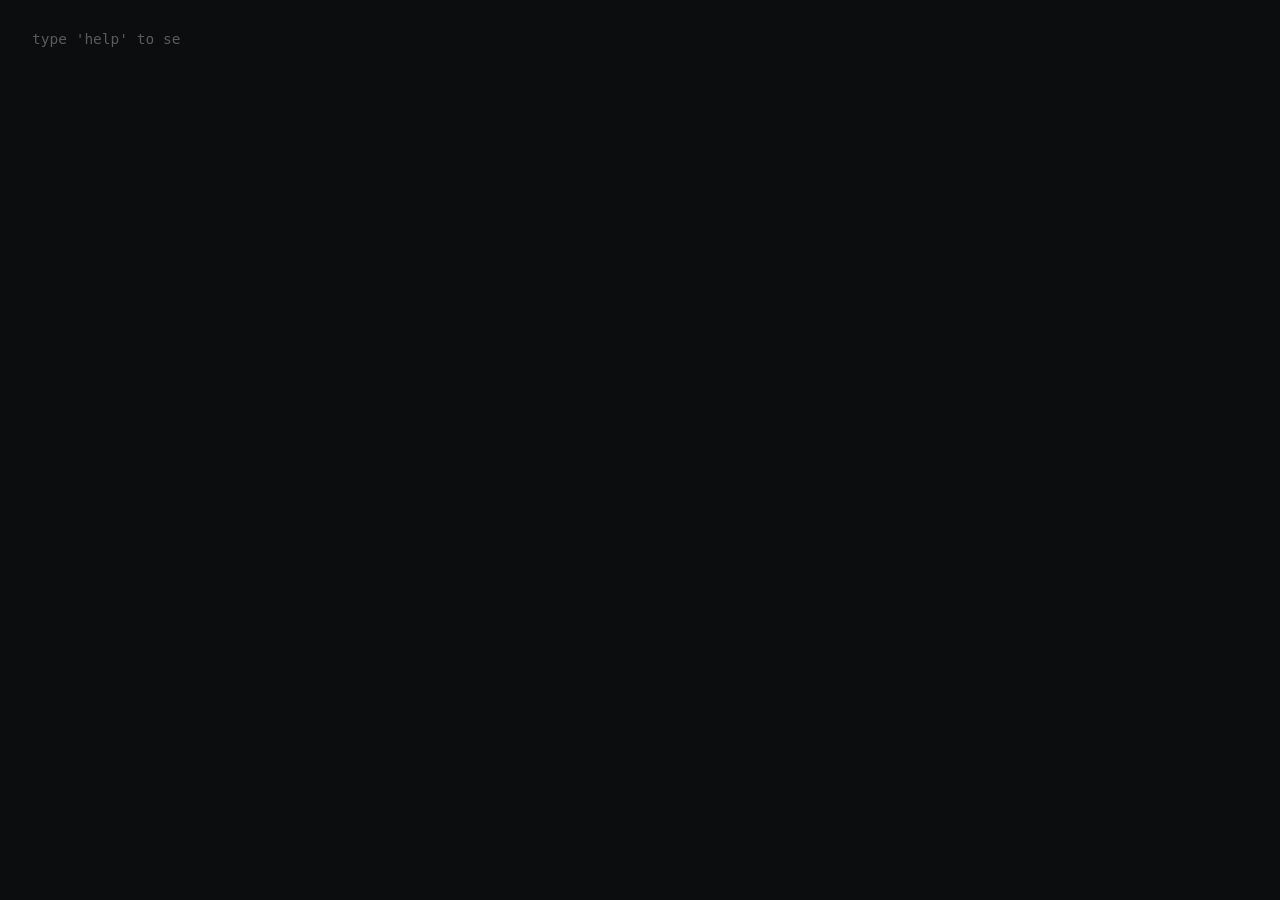
==== commit 427cf6d6: "add preview img" ====
--- a/site/index.html
+++ b/site/index.html
@@ -6,6 +6,19 @@
 <title>guest@padillacastillo:~$</title>
 <meta name="description" content="Cristian Padilla Castillo — Computer Science student. Cloud infrastructure and automation.">
 <link rel="icon" type="image/svg+xml" href="favicon.svg">
+
+<meta property="og:type" content="website">
+<meta property="og:url" content="https://padillacastillo.com/">
+<meta property="og:title" content="guest@padillacastillo:~$">
+<meta property="og:description" content="Cristian Padilla Castillo — Computer Science student. Cloud infrastructure and automation.">
+<meta property="og:image" content="https://padillacastillo.com/og-image.png">
+<meta property="og:image:width" content="1200">
+<meta property="og:image:height" content="630">
+
+<meta name="twitter:card" content="summary_large_image">
+<meta name="twitter:title" content="guest@padillacastillo:~$">
+<meta name="twitter:description" content="Cristian Padilla Castillo — Computer Science student. Cloud infrastructure and automation.">
+<meta name="twitter:image" content="https://padillacastillo.com/og-image.png">
 <style>
   @font-face {
     font-family: 'IBM Plex Mono';
@@ -130,7 +143,9 @@
   }
 
   .hidden-input {
-    position: absolute;
+    position: fixed;
+    top: 0;
+    left: 0;
     width: 1px;
     height: 1px;
     padding: 0;
@@ -178,14 +193,7 @@
 
 const PROMPT_HTML = `<span class="p-user">guest@padillacastillo</span><span class="p-sep">:</span><span class="p-path">~</span><span class="p-dollar">$</span>`;
 
-const motd =
-`whoami
-projects
-stack
-stats
-contact
-clear
-`;
+const motd = `type 'help' to see available commands`;
 
 const commands = {
   help: () =>
